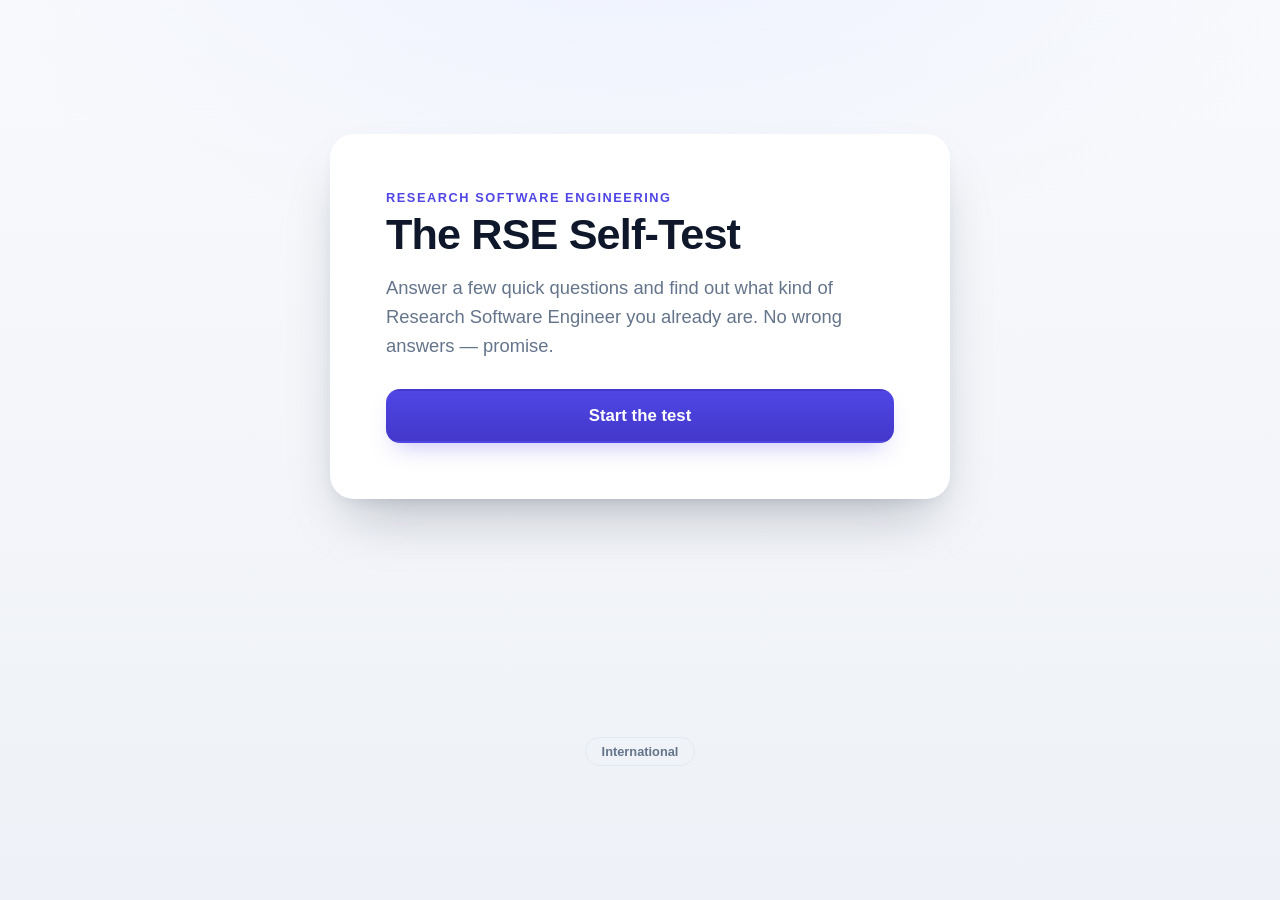
==== nl/index.html @ 3d2cde9e "add Netherlands regional locale with localized links and soften senior message" ====
<!DOCTYPE html>
<html lang="en">
<head>
  <meta charset="UTF-8" />
  <meta name="viewport" content="width=device-width, initial-scale=1.0" />
  <title>The RSE Self-Test</title>
  <meta name="description" content="A quick self-test: find out what kind of Research Software Engineer you already are." />
  <link rel="stylesheet" href="../style.css" />
</head>
<body>
  <canvas id="confetti" aria-hidden="true"></canvas>

  <main class="card">
    <!-- Intro -->
    <section id="intro" class="screen active">
      <p class="eyebrow">Research Software Engineering</p>
      <h1>The RSE Self-Test</h1>
      <p class="lede">
        Answer a few quick questions and find out what kind of Research
        Software Engineer you already are. No wrong answers &mdash; promise.
      </p>
      <button id="startBtn" class="btn primary" type="button">Start the test</button>
    </section>

    <!-- Question -->
    <section id="question" class="screen">
      <div class="progress"><span id="progressBar"></span></div>
      <p class="qcount" id="qCount"></p>
      <h2 id="qText"></h2>
      <div class="answers">
        <button class="btn yes" type="button" data-answer="yes">Yes</button>
        <button class="btn no" type="button" data-answer="no">No</button>
      </div>
    </section>

    <!-- Result -->
    <section id="result" class="screen">
      <p class="eyebrow" id="resultEyebrow"></p>
      <h1 id="resultTitle"></h1>
      <p class="lede" id="resultMsg"></p>
      <div class="whatnext" id="whatNext">
        <p class="whatnext-label">What next?</p>
        <p class="whatnext-text" id="nextText"></p>
        <ul class="next-links" id="nextLinks"></ul>
      </div>
      <button id="restartBtn" class="btn primary" type="button">Take it again</button>
    </section>
  </main>

  <nav class="locale-toggle" aria-label="Regional site">
    <a href="../">International</a>
  </nav>

  <script src="../app.js"></script>
</body>
</html>
---- style.css ----
:root {
  --bg-1: #eef2ff;
  --bg-2: #f8fafc;
  --card: #ffffff;
  --ink: #0f172a;
  --muted: #64748b;
  --accent: #4f46e5;
  --accent-dark: #4338ca;
  --yes: #16a34a;
  --no: #94a3b8;
  --ring: rgba(79, 70, 229, 0.35);
}

* { box-sizing: border-box; }

html { min-height: 100%; }

body {
  margin: 0;
  font-family: -apple-system, BlinkMacSystemFont, "Segoe UI", Roboto, Helvetica, Arial, sans-serif;
  color: var(--ink);
  background: radial-gradient(1200px 600px at 50% -10%, var(--bg-1), transparent 60%),
              linear-gradient(180deg, var(--bg-2), #eef1f7);
  min-height: 100vh;   /* fallback */
  min-height: 100dvh;  /* dynamic viewport height: follows the mobile address bar */
  display: grid;
  place-items: center;
  padding: 24px;
  padding-top: max(24px, env(safe-area-inset-top));
  padding-bottom: max(24px, env(safe-area-inset-bottom));
  -webkit-font-smoothing: antialiased;
}

/* Confetti overlay */
#confetti {
  position: fixed;
  inset: 0;
  width: 100%;
  height: 100%;
  pointer-events: none;
  z-index: 50;
}

.card {
  width: 100%;
  max-width: 620px;
  background: var(--card);
  border-radius: 24px;
  box-shadow: 0 30px 60px -20px rgba(15, 23, 42, 0.28),
              0 8px 20px -12px rgba(15, 23, 42, 0.18);
  padding: clamp(28px, 6vw, 56px);
}

.screen { display: none; }
.screen.active {
  display: block;
  animation: fadeIn 0.4s ease both;
}

@keyframes fadeIn {
  from { opacity: 0; transform: translateY(10px); }
  to   { opacity: 1; transform: none; }
}

.eyebrow {
  margin: 0 0 6px;
  font-size: 0.8rem;
  font-weight: 700;
  letter-spacing: 0.12em;
  text-transform: uppercase;
  color: var(--accent);
}

h1 {
  margin: 0 0 14px;
  font-size: clamp(1.9rem, 5vw, 2.7rem);
  line-height: 1.1;
  letter-spacing: -0.02em;
}

h2 {
  margin: 18px 0 26px;
  font-size: clamp(1.3rem, 4vw, 1.75rem);
  line-height: 1.25;
  letter-spacing: -0.01em;
}

.lede {
  margin: 0 0 28px;
  font-size: clamp(1rem, 2.6vw, 1.15rem);
  line-height: 1.6;
  color: var(--muted);
}

/* Progress */
.progress {
  height: 6px;
  border-radius: 999px;
  background: #e2e8f0;
  overflow: hidden;
}
#progressBar {
  display: block;
  height: 100%;
  width: 0%;
  border-radius: 999px;
  background: linear-gradient(90deg, var(--accent), #7c3aed);
  transition: width 0.4s ease;
}

.qcount {
  margin: 16px 0 0;
  font-size: 0.85rem;
  font-weight: 600;
  color: var(--muted);
}

/* "What next?" action box */
.whatnext {
  margin: 24px 0 30px;
  padding: 20px 22px;
  border-radius: 16px;
  background: linear-gradient(180deg, #f5f3ff, #eef2ff);
  border: 1px solid #e4e2ff;
}
.whatnext-label {
  margin: 0 0 8px;
  font-size: 0.75rem;
  font-weight: 700;
  letter-spacing: 0.1em;
  text-transform: uppercase;
  color: var(--accent);
}
.whatnext-text {
  margin: 0 0 14px;
  font-size: 0.98rem;
  line-height: 1.55;
}
.next-links {
  list-style: none;
  margin: 0;
  padding: 0;
  display: grid;
  gap: 8px;
}
.next-links a {
  display: block;
  padding: 12px 14px;
  border-radius: 10px;
  background: #fff;
  border: 1px solid #e4e2ff;
  color: var(--accent);
  font-weight: 700;
  font-size: 0.95rem;
  text-decoration: none;
  transition: border-color 0.2s ease, box-shadow 0.2s ease;
}
.next-links a::after { content: " \2192"; opacity: 0.6; }
.next-links a:hover { border-color: var(--accent); box-shadow: 0 8px 18px -14px var(--ring); }
.next-links a:focus-visible { outline: none; box-shadow: 0 0 0 4px var(--ring); }

/* Buttons */
.answers {
  display: flex;
  gap: 14px;
  margin-top: 30px;
}

.btn {
  appearance: none;
  border: 2px solid transparent;
  border-radius: 14px;
  padding: 15px 26px;
  font-size: 1.05rem;
  font-weight: 700;
  cursor: pointer;
  transition: transform 0.08s ease, box-shadow 0.2s ease, background 0.2s ease, border-color 0.2s ease;
}
.btn:active { transform: translateY(1px) scale(0.99); }

.btn.primary {
  width: 100%;
  color: #fff;
  background: linear-gradient(180deg, var(--accent), var(--accent-dark));
  box-shadow: 0 12px 24px -10px var(--ring);
}
.btn.primary:hover { filter: brightness(1.05); }

.answers .btn { flex: 1; background: #fff; color: var(--ink); border-color: #e2e8f0; }
.answers .btn.yes:hover { border-color: var(--yes); color: var(--yes); box-shadow: 0 10px 22px -14px rgba(22,163,74,.5); }
.answers .btn.no:hover  { border-color: #cbd5e1; background: #f8fafc; }

.btn:focus-visible { outline: none; box-shadow: 0 0 0 4px var(--ring); }

/* Locale / regional toggle */
.locale-toggle {
  margin-top: 18px;
  text-align: center;
}
.locale-toggle a {
  display: inline-block;
  font-size: 0.8rem;
  font-weight: 600;
  color: var(--muted);
  text-decoration: none;
  border: 1px solid #e2e8f0;
  border-radius: 999px;
  padding: 6px 16px;
  transition: color 0.2s ease, border-color 0.2s ease;
}
.locale-toggle a:hover { color: var(--accent); border-color: var(--accent); }

@media (max-width: 460px) {
  .answers { flex-direction: column; }
}
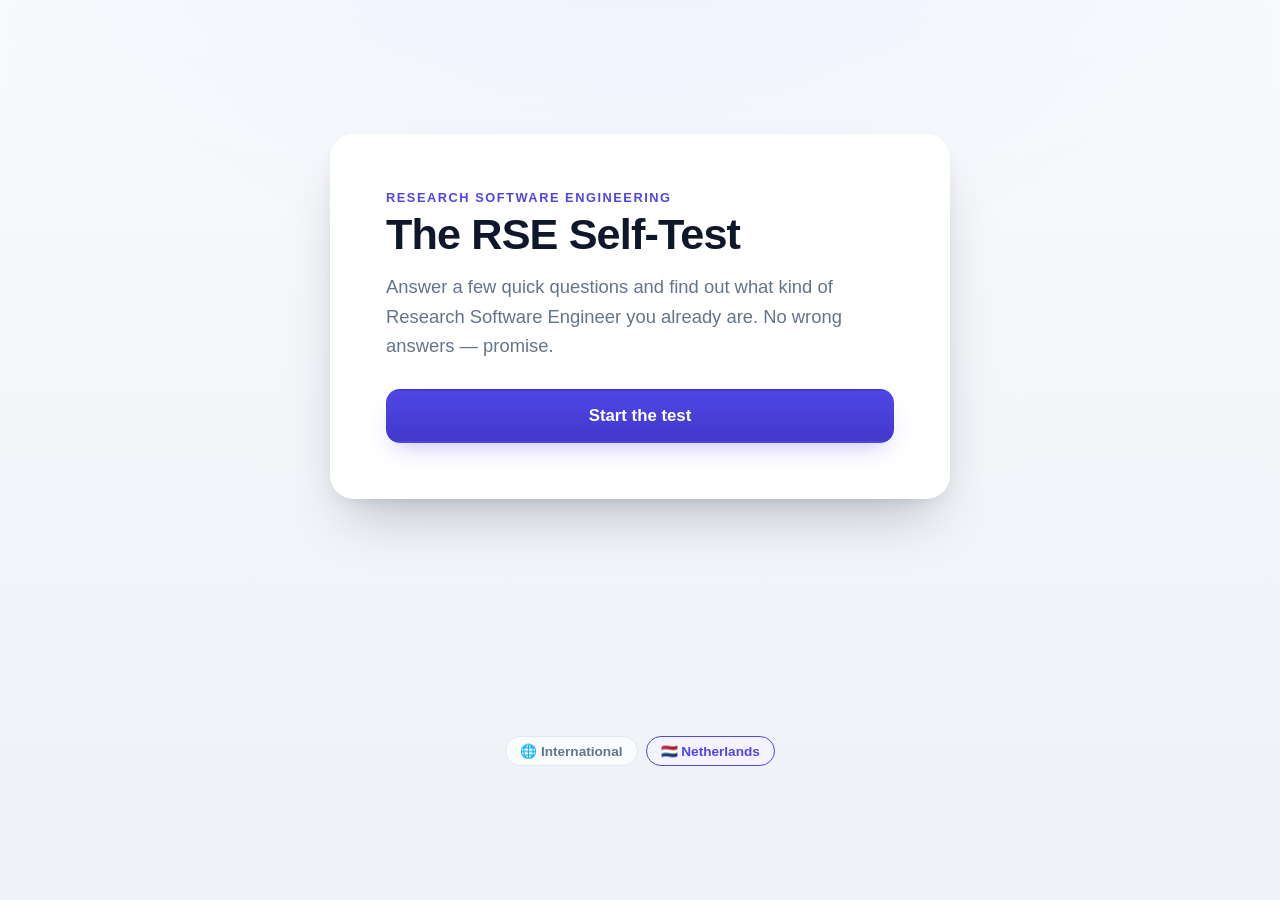
==== commit ae1ddd57: "dedupe same-URL links in NL locale, show globe+flag locale picker" ====
--- a/nl/index.html
+++ b/nl/index.html
@@ -47,8 +47,9 @@
     </section>
   </main>
 
-  <nav class="locale-toggle" aria-label="Regional site">
-    <a href="../">International</a>
+  <nav class="locale-picker" aria-label="Regional site">
+    <a class="locale-option" href="../">&#127760; International</a>
+    <span class="locale-option current">&#127475;&#127473; Netherlands</span>
   </nav>
 
   <script src="../app.js"></script>
--- a/style.css
+++ b/style.css
@@ -192,23 +192,33 @@
 
 .btn:focus-visible { outline: none; box-shadow: 0 0 0 4px var(--ring); }
 
-/* Locale / regional toggle */
-.locale-toggle {
+/* Locale / regional picker */
+.locale-picker {
   margin-top: 18px;
-  text-align: center;
-}
-.locale-toggle a {
-  display: inline-block;
-  font-size: 0.8rem;
+  display: flex;
+  justify-content: center;
+  gap: 8px;
+}
+.locale-option {
+  display: inline-flex;
+  align-items: center;
+  gap: 6px;
+  font-size: 0.85rem;
   font-weight: 600;
   color: var(--muted);
   text-decoration: none;
   border: 1px solid #e2e8f0;
   border-radius: 999px;
-  padding: 6px 16px;
-  transition: color 0.2s ease, border-color 0.2s ease;
-}
-.locale-toggle a:hover { color: var(--accent); border-color: var(--accent); }
+  padding: 6px 14px;
+  background: rgba(255, 255, 255, 0.7);
+  transition: color 0.2s ease, border-color 0.2s ease, background 0.2s ease;
+}
+a.locale-option:hover { color: var(--accent); border-color: var(--accent); }
+.locale-option.current {
+  color: var(--accent);
+  border-color: var(--accent);
+  background: #f5f3ff;
+}
 
 @media (max-width: 460px) {
   .answers { flex-direction: column; }
